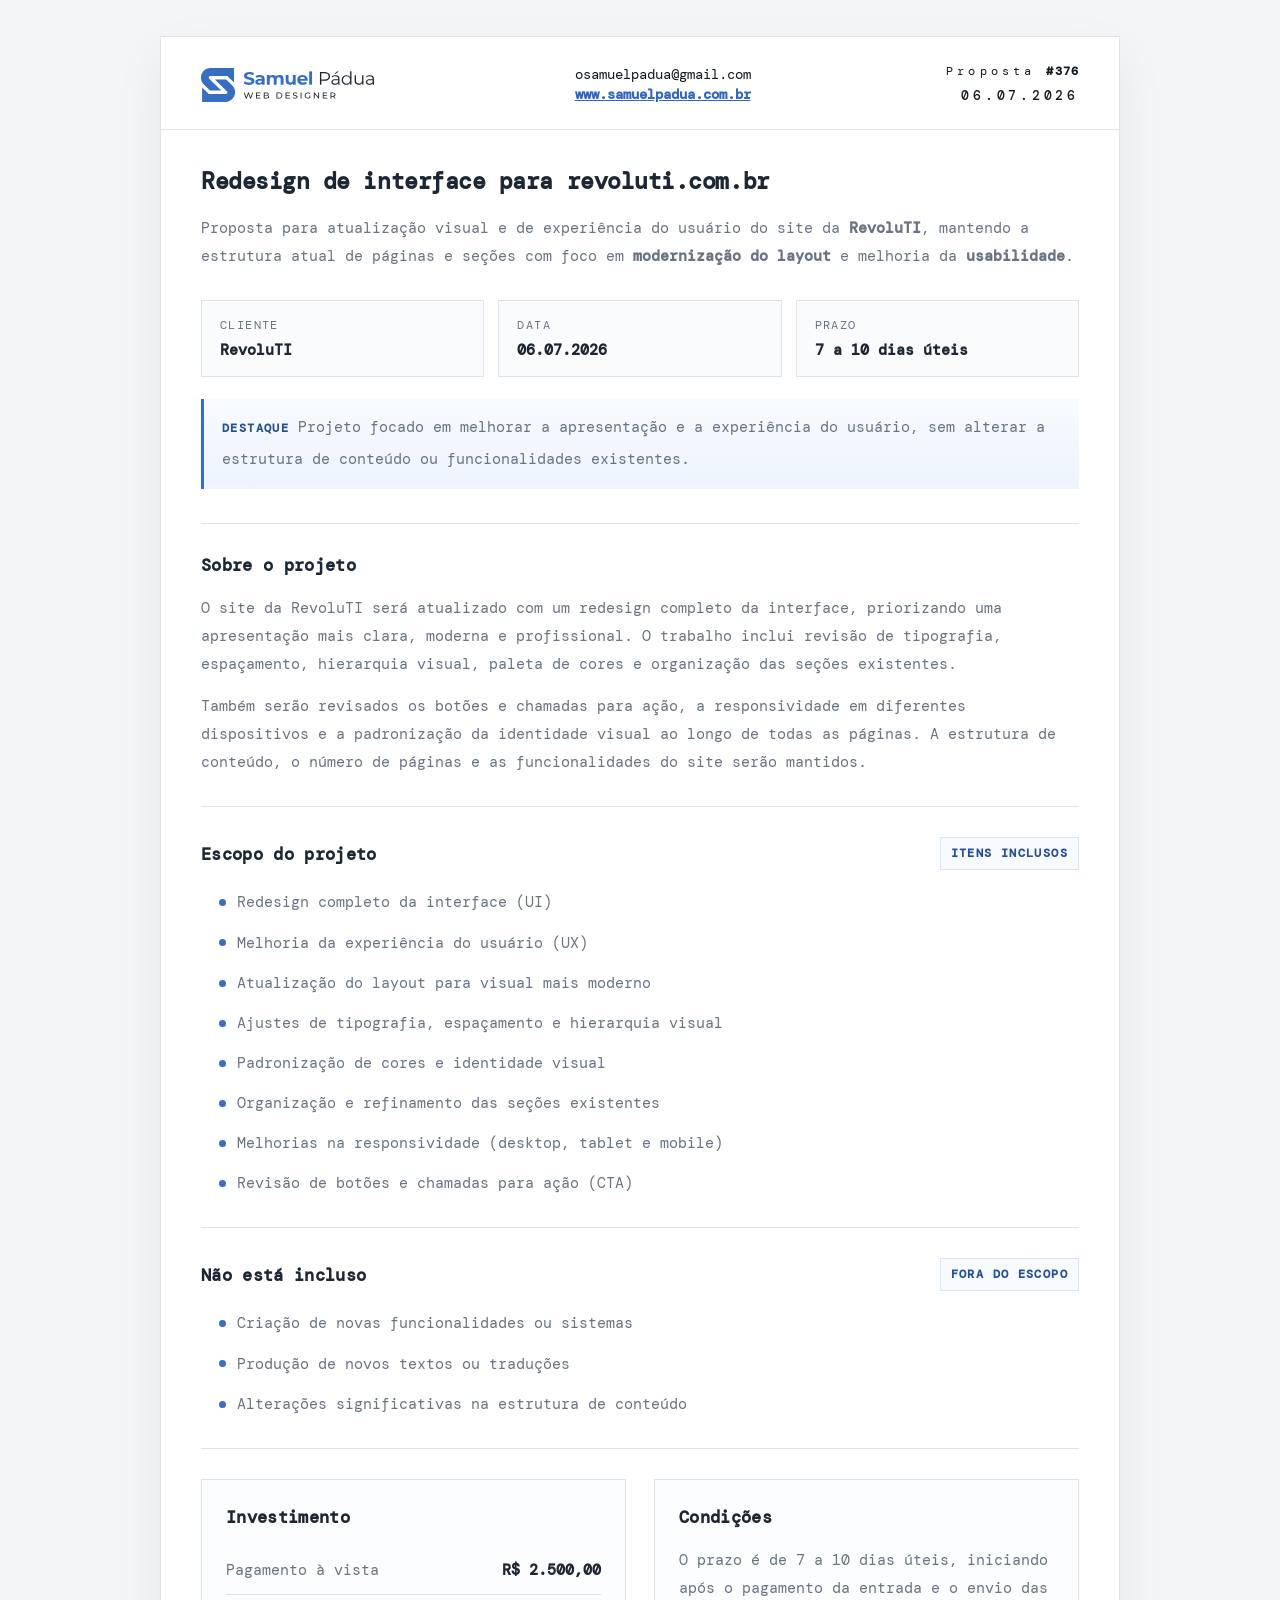
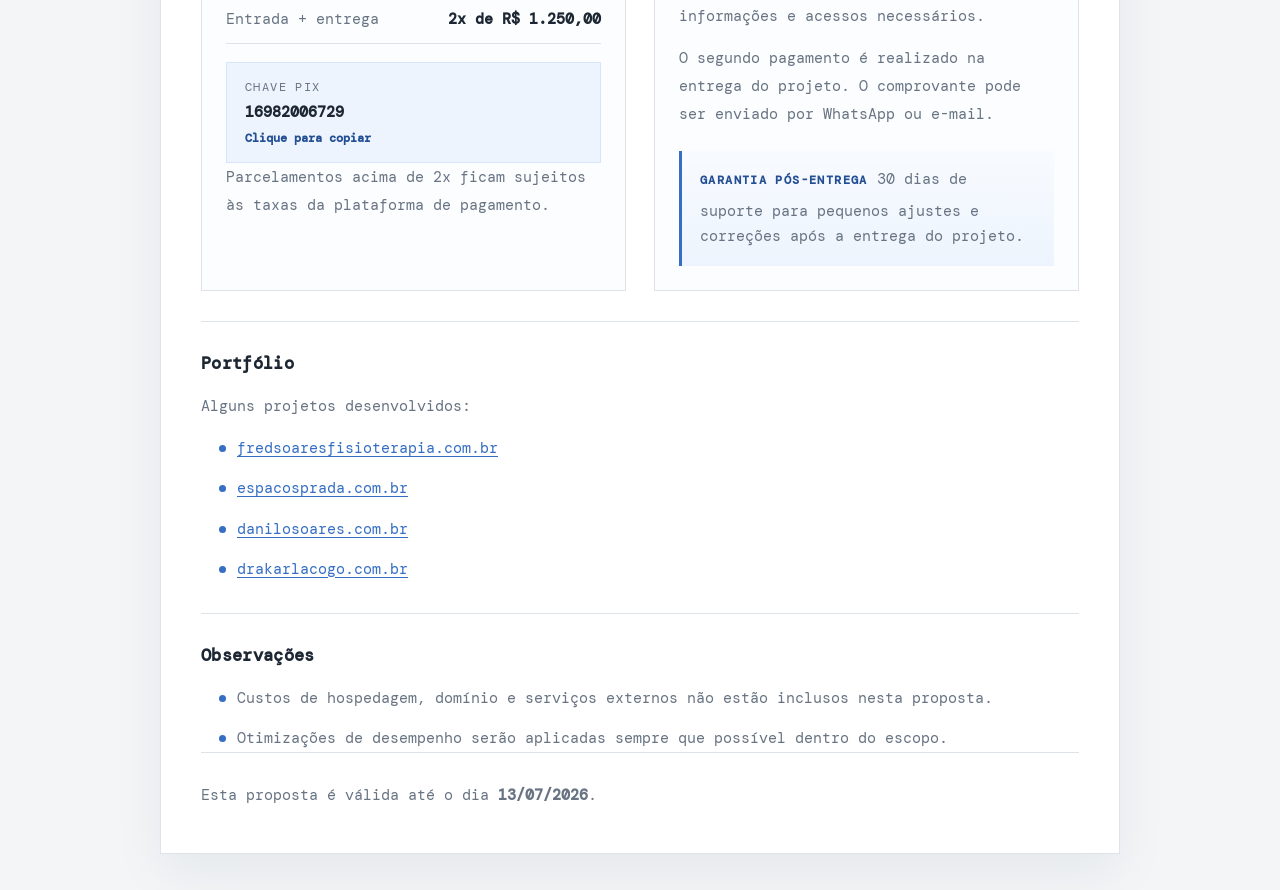
==== 376/index.html @ b564a5a6 "Reorganize proposals into subfolders and add 375/376 Co-Authored-By: Claude Sonnet 4.6 <noreply@anth" ====
<!DOCTYPE html>
<html lang="pt-BR">
<head>
  <meta charset="UTF-8">
  <meta name="viewport" content="width=device-width, initial-scale=1.0">
  <title>Proposta Comercial #376</title>
  <link rel="preconnect" href="https://fonts.googleapis.com">
  <link rel="preconnect" href="https://fonts.gstatic.com" crossorigin>
  <link href="https://fonts.googleapis.com/css2?family=DM+Mono:wght@300;400;500&display=swap" rel="stylesheet">
  <link rel="stylesheet" href="styles.css">
</head>
<body>
  <div class="page">
    <header class="topbar">
      <div class="topbar-brand">
        <img class="logo" src="logo.svg" alt="Logotipo Samuel Pádua">
      </div>
      <div class="topbar-contact">
        <a href="mailto:osamuelpadua@gmail.com">osamuelpadua@gmail.com</a>
        <a class="site-link" href="https://www.samuelpadua.com.br">www.samuelpadua.com.br</a>
      </div>
      <div class="topbar-proposal">
        <p class="proposal-code">Proposta <strong>#376</strong></p>
        <p class="proposal-date">06.07.2026</p>
      </div>
    </header>

    <main class="content">
      <section class="hero">
        <h1>Redesign de interface para <span class="term-emph">revoluti.com.br</span></h1>
        <p class="intro">
          Proposta para atualização visual e de experiência do usuário do site da <strong>RevoluTI</strong>,
          mantendo a estrutura atual de páginas e seções com foco em <strong>modernização do layout</strong> e melhoria da <strong>usabilidade</strong>.
        </p>

        <div class="meta">
          <div>
            <span>Cliente</span>
            <strong>RevoluTI</strong>
          </div>
          <div>
            <span>Data</span>
            <strong>06.07.2026</strong>
          </div>
          <div>
            <span>Prazo</span>
            <strong>7 a 10 dias úteis</strong>
          </div>
        </div>

        <div class="hero-note">
          <span>Destaque</span>
          Projeto focado em melhorar a apresentação e a experiência do usuário, sem alterar a estrutura de conteúdo ou funcionalidades existentes.
        </div>
      </section>

      <section class="block">
        <h2>Sobre o projeto</h2>
        <p>
          O site da RevoluTI será atualizado com um redesign completo da interface, priorizando uma apresentação mais clara, moderna e profissional.
          O trabalho inclui revisão de tipografia, espaçamento, hierarquia visual, paleta de cores e organização das seções existentes.
        </p>
        <p>
          Também serão revisados os botões e chamadas para ação, a responsividade em diferentes dispositivos e a padronização da identidade visual ao longo de todas as páginas.
          A estrutura de conteúdo, o número de páginas e as funcionalidades do site serão mantidos.
        </p>
      </section>

      <section class="block">
        <div class="section-head">
          <h2>Escopo do projeto</h2>
          <span class="section-tag">Itens inclusos</span>
        </div>
        <ul class="simple-list">
          <li>Redesign completo da interface (UI)</li>
          <li>Melhoria da experiência do usuário (UX)</li>
          <li>Atualização do layout para visual mais moderno</li>
          <li>Ajustes de tipografia, espaçamento e hierarquia visual</li>
          <li>Padronização de cores e identidade visual</li>
          <li>Organização e refinamento das seções existentes</li>
          <li>Melhorias na responsividade (desktop, tablet e mobile)</li>
          <li>Revisão de botões e chamadas para ação (CTA)</li>
        </ul>
      </section>

      <section class="block">
        <div class="section-head">
          <h2>Não está incluso</h2>
          <span class="section-tag">Fora do escopo</span>
        </div>
        <ul class="simple-list">
          <li>Criação de novas funcionalidades ou sistemas</li>
          <li>Produção de novos textos ou traduções</li>
          <li>Alterações significativas na estrutura de conteúdo</li>
        </ul>
      </section>

      <section class="grid-two">
        <article class="block">
          <h2>Investimento</h2>
          <div class="price-line">
            <span>Pagamento à vista</span>
            <strong>R$ 2.500,00</strong>
          </div>
          <div class="price-line">
            <span>Entrada + entrega</span>
            <strong>2x de R$ 1.250,00</strong>
          </div>
          <button class="note-box copy-box" type="button" data-copy="16982006729" aria-label="Copiar chave Pix 16982006729">
            <span>Chave Pix</span>
            <strong>16982006729</strong>
            <small class="copy-hint">Clique para copiar</small>
          </button>
          <p class="muted">
            Parcelamentos acima de 2x ficam sujeitos às taxas da plataforma de pagamento.
          </p>
        </article>

        <article class="block">
          <h2>Condições</h2>
          <p>
            O prazo é de 7 a 10 dias úteis, iniciando após o pagamento da entrada e o envio das informações e acessos necessários.
          </p>
          <p>
            O segundo pagamento é realizado na entrega do projeto. O comprovante pode ser enviado por WhatsApp ou e-mail.
          </p>
          <div class="info-callout">
            <span>Garantia pós-entrega</span>
            30 dias de suporte para pequenos ajustes e correções após a entrega do projeto.
          </div>
        </article>
      </section>

      <section class="block">
        <h2>Portfólio</h2>
        <p>Alguns projetos desenvolvidos:</p>
        <ul class="simple-list">
          <li><a href="https://fredsoaresfisioterapia.com.br">fredsoaresfisioterapia.com.br</a></li>
          <li><a href="https://espacosprada.com.br">espacosprada.com.br</a></li>
          <li><a href="https://danilosoares.com.br">danilosoares.com.br</a></li>
          <li><a href="https://drakarlacogo.com.br">drakarlacogo.com.br</a></li>
        </ul>
      </section>

      <section class="block">
        <h2>Observações</h2>
        <ul class="simple-list">
          <li>Custos de hospedagem, domínio e serviços externos não estão inclusos nesta proposta.</li>
          <li>Otimizações de desempenho serão aplicadas sempre que possível dentro do escopo.</li>
        </ul>
        <p class="proposal-validity">
          Esta proposta é válida até o dia <strong>13/07/2026</strong>.
        </p>
      </section>
    </main>
  </div>
  <script>
    (function () {
      const copyBox = document.querySelector("[data-copy]");
      if (!copyBox) return;

      const originalHint = copyBox.querySelector(".copy-hint").textContent;

      async function copyText(text) {
        if (navigator.clipboard && window.isSecureContext) {
          await navigator.clipboard.writeText(text);
          return;
        }

        const input = document.createElement("textarea");
        input.value = text;
        input.setAttribute("readonly", "");
        input.style.position = "absolute";
        input.style.left = "-9999px";
        document.body.appendChild(input);
        input.select();
        document.execCommand("copy");
        document.body.removeChild(input);
      }

      copyBox.addEventListener("click", async function () {
        const text = copyBox.getAttribute("data-copy");
        const hint = copyBox.querySelector(".copy-hint");

        try {
          await copyText(text);
          hint.textContent = "Copiado";
          copyBox.classList.add("is-copied");

          window.setTimeout(function () {
            hint.textContent = originalHint;
            copyBox.classList.remove("is-copied");
          }, 2200);
        } catch (error) {
          hint.textContent = "Não foi possível copiar";

          window.setTimeout(function () {
            hint.textContent = originalHint;
          }, 2200);
        }
      });
    })();
  </script>
</body>
</html>
---- 376/styles.css ----
:root {
  --bg: #f3f5f7;
  --paper: #ffffff;
  --text: #1d2733;
  --muted: #687483;
  --line: #dde3e8;
  --brand: #356ec3;
  --brand-deep: #244f94;
  --brand-soft: #edf4fd;
  --shadow: 0 20px 50px rgba(19, 31, 45, 0.06);
}

* {
  box-sizing: border-box;
}

html {
  -webkit-font-smoothing: antialiased;
  -moz-osx-font-smoothing: grayscale;
}

body {
  margin: 0;
  background: var(--bg);
  color: var(--text);
  font-family: "DM Mono", "Courier New", Courier, monospace;
}

img {
  display: block;
  max-width: 100%;
}

a {
  color: inherit;
  text-decoration: none;
}

.page {
  width: min(960px, calc(100% - 40px));
  margin: 36px auto;
  background: var(--paper);
  border: 1px solid var(--line);
  box-shadow: var(--shadow);
}

.topbar {
  display: grid;
  grid-template-columns: auto 1fr auto;
  align-items: center;
  gap: 34px;
  padding: 28px 40px 24px;
  border-bottom: 1px solid var(--line);
}

.logo {
  width: 178px;
}

.topbar-contact {
  display: grid;
  justify-items: center;
  gap: 1px;
  font-size: 0.9rem;
  line-height: 1.35;
  text-align: center;
}

.topbar-contact a {
  color: #111921;
}

.topbar-contact .site-link {
  color: #3168bd;
  font-weight: 700;
  text-decoration: underline;
}

.topbar-proposal {
  text-align: right;
}

.proposal-code,
.proposal-date {
  margin: 0;
  color: #111921;
  font-size: 0.72rem;
  line-height: 1.25;
  letter-spacing: 0.36em;
  text-transform: none;
}

.proposal-code strong {
  letter-spacing: 0.1em;
  font-weight: 700;
}

.proposal-date {
  margin-top: 8px;
  font-size: 0.84rem;
  font-weight: 500;
  letter-spacing: 0.28em;
}

.content {
  padding: 38px 40px 44px;
}

.hero {
  padding-bottom: 34px;
  border-bottom: 1px solid var(--line);
}

.small-label {
  margin: 0 0 14px;
  color: var(--brand);
  font-size: 0.72rem;
  font-weight: 700;
  text-transform: uppercase;
  letter-spacing: 0.16em;
}

.hero h1 {
  margin: 0 0 18px;
  max-width: none;
  font-size: clamp(1.05rem, 1.8vw, 24px);
  font-weight: 700;
  line-height: 1.2;
  letter-spacing: -0.02em;
  white-space: nowrap;
}

.intro,
.block p,
.simple-list,
.muted {
  color: var(--muted);
  font-size: 0.95rem;
  line-height: 1.85;
}

.intro {
  max-width: none;
  width: 100%;
  margin: 0;
}

.intro strong,
.block p strong,
.simple-list strong {
  color: inherit;
  font-weight: 700;
}

.term-emph {
  color: inherit;
  font-weight: 800;
}

.meta {
  display: grid;
  grid-template-columns: repeat(3, 1fr);
  gap: 14px;
  margin-top: 30px;
}

.meta div {
  padding: 16px 18px;
  border: 1px solid var(--line);
  background: #fafbfd;
}

.meta span,
.note-box span {
  display: block;
  margin-bottom: 6px;
  color: var(--muted);
  font-size: 0.73rem;
  text-transform: uppercase;
  letter-spacing: 0.12em;
}

.meta strong,
.price-line strong,
.note-box strong {
  color: var(--text);
  font-size: 0.96rem;
}

.hero-note,
.info-callout {
  margin-top: 22px;
  padding: 16px 18px;
  border-left: 3px solid var(--brand);
  background: linear-gradient(180deg, #f8fbff 0%, var(--brand-soft) 100%);
  color: var(--muted);
  font-size: 0.92rem;
  line-height: 1.75;
}

.hero-note span,
.info-callout span,
.section-tag {
  display: inline-block;
  margin-bottom: 8px;
  color: var(--brand-deep);
  font-size: 0.72rem;
  font-weight: 700;
  text-transform: uppercase;
  letter-spacing: 0.12em;
}

.block {
  padding: 30px 0;
  border-bottom: 1px solid var(--line);
}

.block:last-child {
  border-bottom: 0;
  padding-bottom: 0;
}

.block h2 {
  margin: 0 0 18px;
  font-size: 1.05rem;
  font-weight: 700;
  letter-spacing: 0.02em;
}

.section-head {
  display: flex;
  align-items: center;
  justify-content: space-between;
  gap: 16px;
  margin-bottom: 18px;
}

.section-head h2 {
  margin-bottom: 0;
}

.section-tag {
  margin-bottom: 0;
  padding: 8px 10px;
  border: 1px solid #d8e5f8;
  background: #f7faff;
}

.block p {
  margin: 0 0 14px;
}

.block p:last-child {
  margin-bottom: 0;
}

.simple-list {
  margin: 0;
  padding-left: 18px;
  list-style: none;
}

.simple-list li {
  position: relative;
  padding-left: 18px;
}

.simple-list li::before {
  content: "";
  position: absolute;
  top: 0.72em;
  left: 0;
  width: 7px;
  height: 7px;
  border-radius: 50%;
  background: var(--brand);
}

.simple-list li + li {
  margin-top: 12px;
}

.grid-two {
  display: grid;
  grid-template-columns: repeat(2, minmax(0, 1fr));
  gap: 28px;
  padding: 30px 0;
  border-bottom: 1px solid var(--line);
}

.grid-two .block {
  margin: 0;
  padding: 26px 24px 24px;
  border: 1px solid var(--line);
  background: #fcfdfe;
}

.price-line {
  display: flex;
  justify-content: space-between;
  gap: 20px;
  padding: 14px 0;
  border-bottom: 1px solid var(--line);
  color: var(--muted);
  font-size: 0.92rem;
}

.note-box {
  margin-top: 18px;
  padding: 16px 18px;
  border: 1px solid #d6e5fb;
  background: var(--brand-soft);
  text-align: left;
}

.copy-box {
  display: block;
  width: 100%;
  cursor: pointer;
  transition: border-color 0.2s ease, background-color 0.2s ease, box-shadow 0.2s ease;
  font: inherit;
}

.copy-box:hover {
  border-color: #bfd5f6;
  background: #e8f1fd;
}

.copy-box:focus-visible {
  outline: none;
  border-color: var(--brand);
  box-shadow: 0 0 0 3px rgba(53, 110, 195, 0.16);
}

.copy-box.is-copied {
  border-color: var(--brand);
  background: #e4effe;
}

.copy-hint {
  display: block;
  margin-top: 8px;
  color: var(--brand-deep);
  font-size: 0.75rem;
  font-weight: 600;
}

.muted {
  margin: 18px 0 0;
}

.proposal-validity {
  margin: 48px 0 0;
  padding-top: 28px;
  border-top: 1px solid var(--line);
}

.proposal-validity strong {
  color: var(--brand-deep);
}

@media (max-width: 760px) {
  .page {
    width: min(100% - 16px, 960px);
    margin: 8px auto;
  }

  .topbar {
    grid-template-columns: 1fr;
    gap: 16px;
    padding: 24px;
  }

  .logo {
    width: 148px;
  }

  .topbar-contact {
    font-size: 0.84rem;
    justify-items: center;
    text-align: center;
  }

  .topbar-proposal {
    text-align: left;
  }

  .content {
    padding: 24px;
  }

  .hero h1 {
    white-space: normal;
  }

  .meta,
  .grid-two {
    grid-template-columns: 1fr;
  }

  .section-head {
    flex-direction: column;
    align-items: flex-start;
  }

  .price-line {
    flex-direction: column;
    gap: 6px;
  }
}

.simple-list a {
  color: var(--brand);
  text-decoration: underline;
  text-underline-offset: 3px;
}

.simple-list a:hover {
  color: var(--brand-deep);
}

@media print {
  @page {
    margin: 12mm;
  }

  body {
    background: #ffffff;
  }

  .page {
    width: 100%;
    margin: 0;
    border: 0;
    box-shadow: none;
  }
}
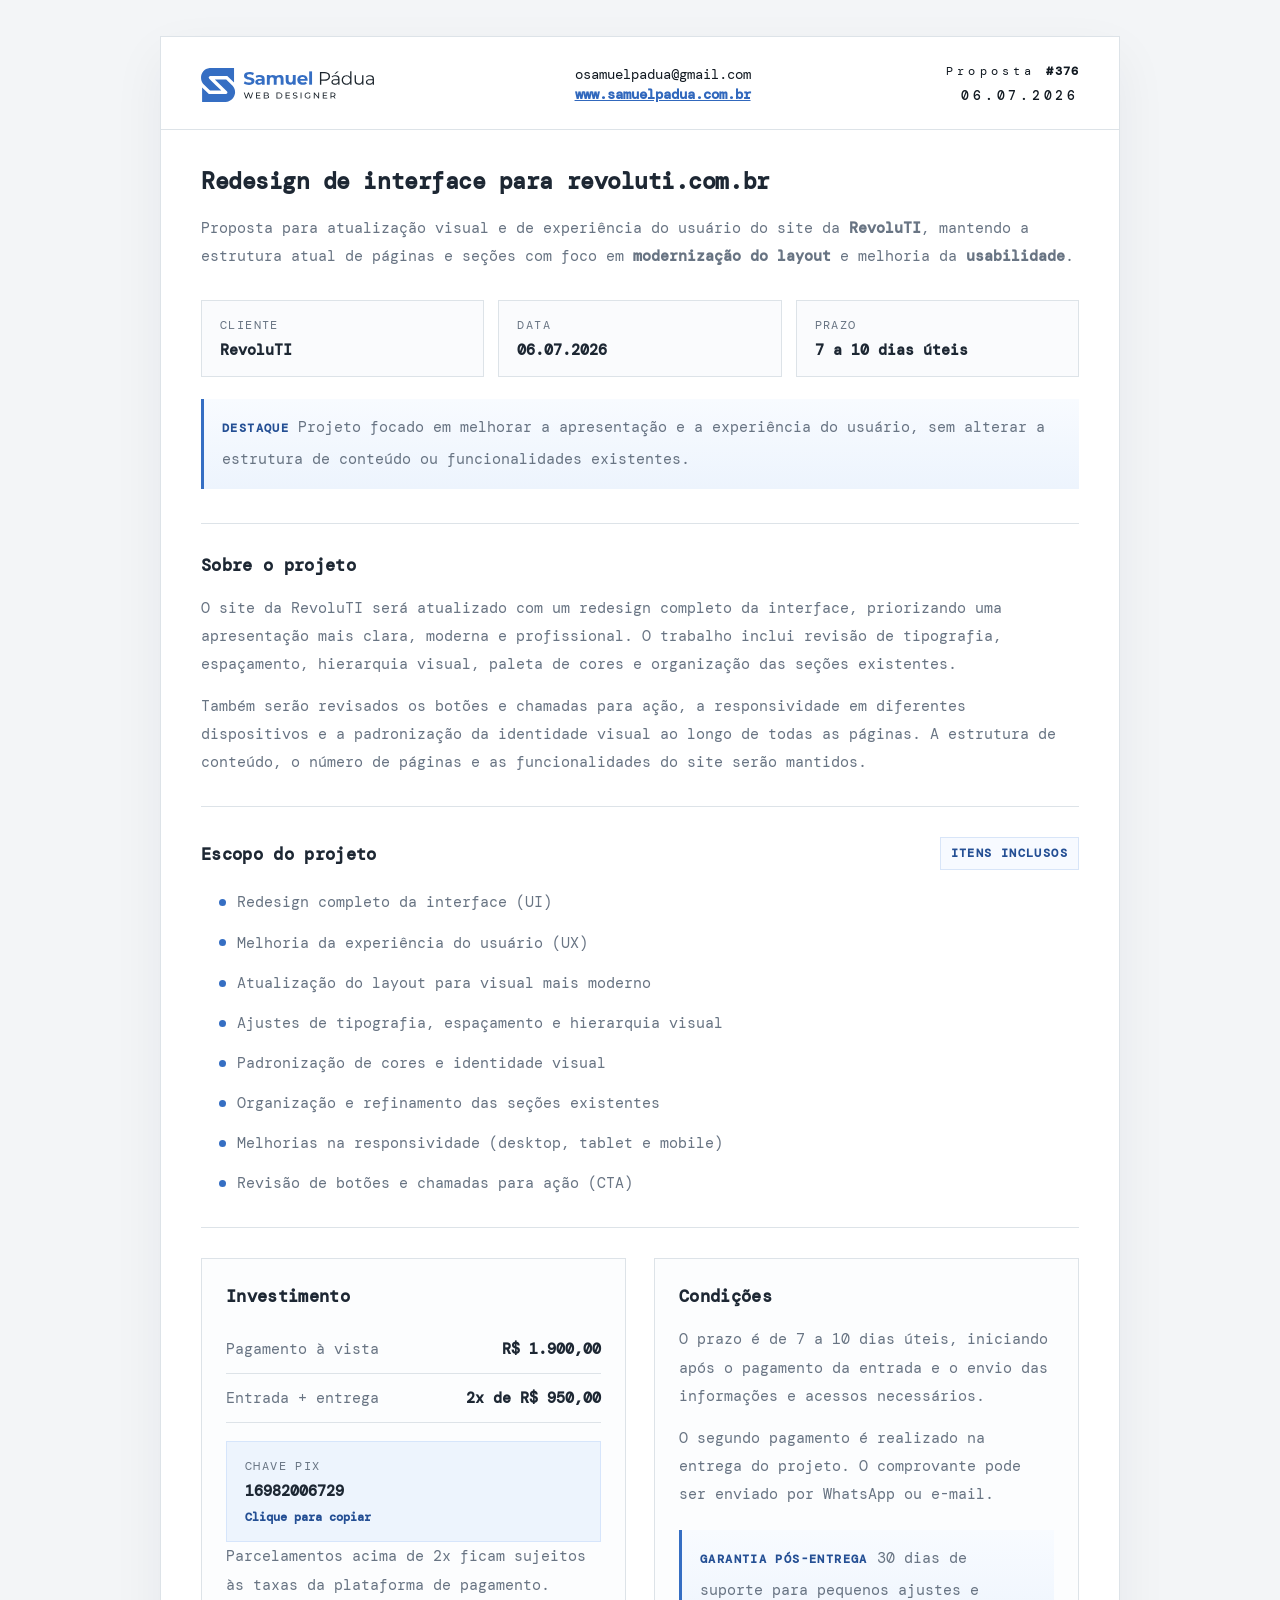
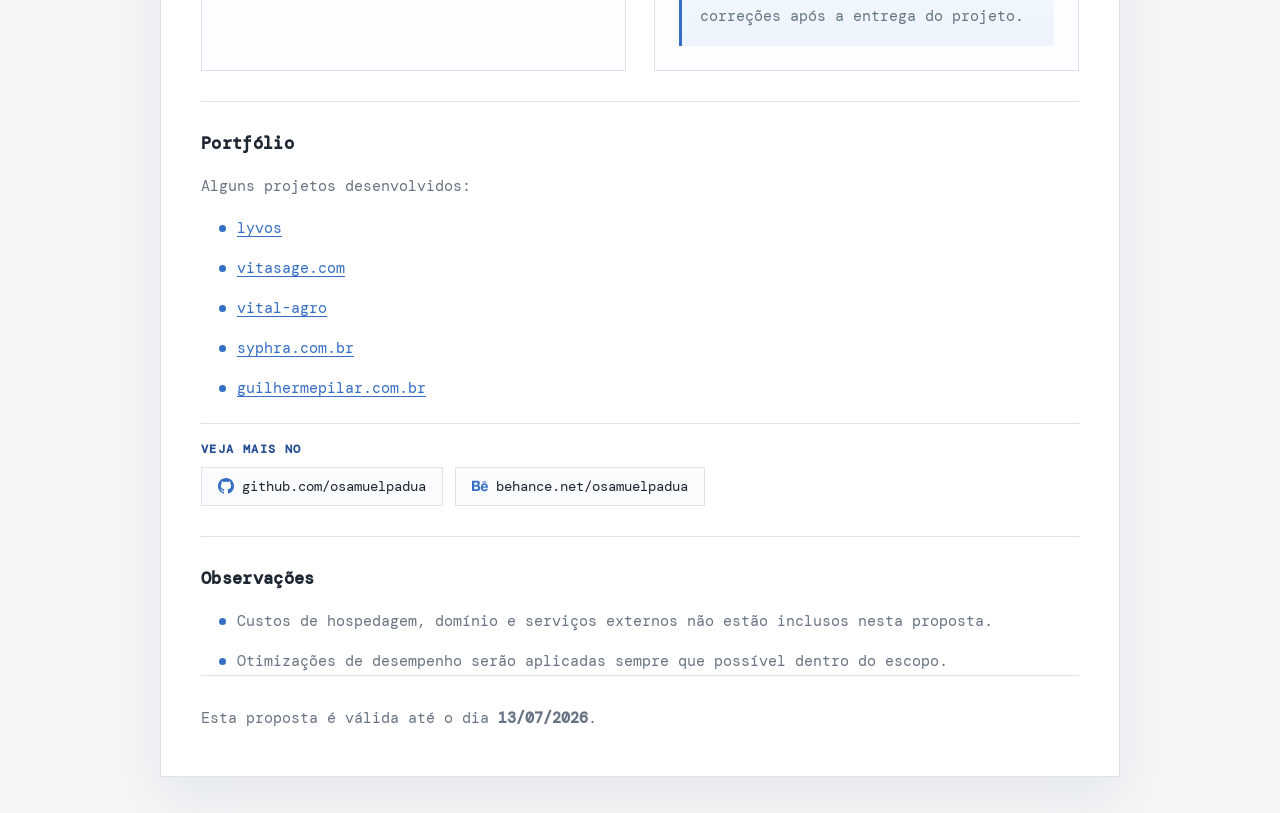
==== commit 5ce12cba: "Add proposal 376 with portfolio, social links and adjusted value Co-Authored-By: Claude Sonnet 4.6 <" ====
--- a/376/index.html
+++ b/376/index.html
@@ -83,28 +83,16 @@
         </ul>
       </section>
 
-      <section class="block">
-        <div class="section-head">
-          <h2>Não está incluso</h2>
-          <span class="section-tag">Fora do escopo</span>
-        </div>
-        <ul class="simple-list">
-          <li>Criação de novas funcionalidades ou sistemas</li>
-          <li>Produção de novos textos ou traduções</li>
-          <li>Alterações significativas na estrutura de conteúdo</li>
-        </ul>
-      </section>
-
       <section class="grid-two">
         <article class="block">
           <h2>Investimento</h2>
           <div class="price-line">
             <span>Pagamento à vista</span>
-            <strong>R$ 2.500,00</strong>
+            <strong>R$ 1.900,00</strong>
           </div>
           <div class="price-line">
             <span>Entrada + entrega</span>
-            <strong>2x de R$ 1.250,00</strong>
+            <strong>2x de R$ 950,00</strong>
           </div>
           <button class="note-box copy-box" type="button" data-copy="16982006729" aria-label="Copiar chave Pix 16982006729">
             <span>Chave Pix</span>
@@ -135,11 +123,23 @@
         <h2>Portfólio</h2>
         <p>Alguns projetos desenvolvidos:</p>
         <ul class="simple-list">
-          <li><a href="https://fredsoaresfisioterapia.com.br">fredsoaresfisioterapia.com.br</a></li>
-          <li><a href="https://espacosprada.com.br">espacosprada.com.br</a></li>
-          <li><a href="https://danilosoares.com.br">danilosoares.com.br</a></li>
-          <li><a href="https://drakarlacogo.com.br">drakarlacogo.com.br</a></li>
+          <li><a href="https://osamuelpadua.github.io/lyvos/">lyvos</a></li>
+          <li><a href="https://vitasage.com/">vitasage.com</a></li>
+          <li><a href="https://osamuelpadua.github.io/vital-agro/">vital-agro</a></li>
+          <li><a href="https://www.syphra.com.br/">syphra.com.br</a></li>
+          <li><a href="https://www.guilhermepilar.com.br/">guilhermepilar.com.br</a></li>
         </ul>
+        <span class="portfolio-links-label">Veja mais no</span>
+        <div class="portfolio-links">
+          <a href="https://github.com/osamuelpadua" target="_blank">
+            <svg xmlns="http://www.w3.org/2000/svg" viewBox="0 0 24 24" fill="currentColor" aria-hidden="true"><path d="M12 0C5.37 0 0 5.37 0 12c0 5.3 3.438 9.8 8.205 11.385.6.113.82-.258.82-.577 0-.285-.01-1.04-.015-2.04-3.338.724-4.042-1.61-4.042-1.61-.546-1.385-1.335-1.755-1.335-1.755-1.087-.744.084-.729.084-.729 1.205.084 1.838 1.236 1.838 1.236 1.07 1.835 2.809 1.305 3.495.998.108-.776.417-1.305.76-1.605-2.665-.3-5.466-1.332-5.466-5.93 0-1.31.465-2.38 1.235-3.22-.135-.303-.54-1.523.105-3.176 0 0 1.005-.322 3.3 1.23.96-.267 1.98-.399 3-.405 1.02.006 2.04.138 3 .405 2.28-1.552 3.285-1.23 3.285-1.23.645 1.653.24 2.873.12 3.176.765.84 1.23 1.91 1.23 3.22 0 4.61-2.805 5.625-5.475 5.92.42.36.81 1.096.81 2.22 0 1.606-.015 2.896-.015 3.286 0 .315.21.69.825.57C20.565 21.795 24 17.295 24 12c0-6.63-5.37-12-12-12z"/></svg>
+            github.com/osamuelpadua
+          </a>
+          <a href="https://www.behance.net/osamuelpadua" target="_blank">
+            <svg xmlns="http://www.w3.org/2000/svg" viewBox="0 0 24 24" fill="currentColor" aria-hidden="true"><path d="M16.969 16.927a2.561 2.561 0 0 0 1.901.677 2.501 2.501 0 0 0 1.531-.475c.362-.235.636-.584.779-.99h2.585a5.091 5.091 0 0 1-1.9 2.896 5.292 5.292 0 0 1-3.091.88 5.839 5.839 0 0 1-2.284-.433 4.871 4.871 0 0 1-1.723-1.211 5.657 5.657 0 0 1-1.08-1.874 7.057 7.057 0 0 1-.383-2.393c-.005-.8.129-1.595.396-2.349a5.313 5.313 0 0 1 5.088-3.604 4.87 4.87 0 0 1 2.376.563c.661.362 1.231.87 1.668 1.485a6.2 6.2 0 0 1 .943 2.133c.194.821.263 1.666.205 2.508h-7.699c-.063.79.184 1.574.688 2.187ZM6.947 4.084a8.065 8.065 0 0 1 1.928.198 4.29 4.29 0 0 1 1.49.638c.418.303.748.711.958 1.182.241.579.357 1.203.341 1.83a3.506 3.506 0 0 1-.506 1.961 3.726 3.726 0 0 1-1.503 1.287 3.588 3.588 0 0 1 2.027 1.437c.464.747.697 1.615.67 2.494a4.593 4.593 0 0 1-.423 2.032 3.945 3.945 0 0 1-1.163 1.413 5.114 5.114 0 0 1-1.683.807 7.135 7.135 0 0 1-1.928.259H0V4.084h6.947Zm-.235 12.9c.308.004.616-.029.916-.099a2.18 2.18 0 0 0 .766-.332c.228-.158.411-.371.534-.619.142-.317.208-.663.191-1.009a2.08 2.08 0 0 0-.642-1.715 2.618 2.618 0 0 0-1.696-.505h-3.54v4.279h3.471Zm13.635-5.967a2.13 2.13 0 0 0-1.654-.619 2.336 2.336 0 0 0-1.163.259 2.474 2.474 0 0 0-.738.62 2.359 2.359 0 0 0-.396.792c-.074.239-.12.485-.137.734h4.769a3.239 3.239 0 0 0-.679-1.785l-.002-.001Zm-13.813-.648a2.254 2.254 0 0 0 1.423-.433c.399-.355.607-.88.56-1.413a1.916 1.916 0 0 0-.178-.891 1.298 1.298 0 0 0-.495-.533 1.851 1.851 0 0 0-.711-.274 3.966 3.966 0 0 0-.835-.073H3.241v3.631h3.293v-.014ZM21.62 5.122h-5.976v1.527h5.976V5.122Z"/></svg>
+            behance.net/osamuelpadua
+          </a>
+        </div>
       </section>
 
       <section class="block">
--- a/376/styles.css
+++ b/376/styles.css
@@ -419,6 +419,54 @@
   color: var(--brand-deep);
 }
 
+.portfolio-links-label {
+  display: block;
+  margin: 20px 0 10px;
+  padding-top: 18px;
+  border-top: 1px solid var(--line);
+  color: var(--brand-deep);
+  font-size: 0.72rem;
+  font-weight: 700;
+  text-transform: uppercase;
+  letter-spacing: 0.12em;
+}
+
+.portfolio-links {
+  display: flex;
+  gap: 12px;
+}
+
+.portfolio-links a {
+  display: inline-flex;
+  align-items: center;
+  gap: 8px;
+  padding: 10px 16px;
+  border: 1px solid var(--line);
+  background: #fafbfd;
+  color: var(--text);
+  font-size: 0.85rem;
+  text-decoration: none;
+  transition: border-color 0.2s, background 0.2s, color 0.2s;
+}
+
+.portfolio-links a svg {
+  width: 16px;
+  height: 16px;
+  flex-shrink: 0;
+  color: var(--brand);
+  transition: color 0.2s;
+}
+
+.portfolio-links a:hover {
+  border-color: #bfd5f6;
+  background: var(--brand-soft);
+  color: var(--brand-deep);
+}
+
+.portfolio-links a:hover svg {
+  color: var(--brand-deep);
+}
+
 @media print {
   @page {
     margin: 12mm;
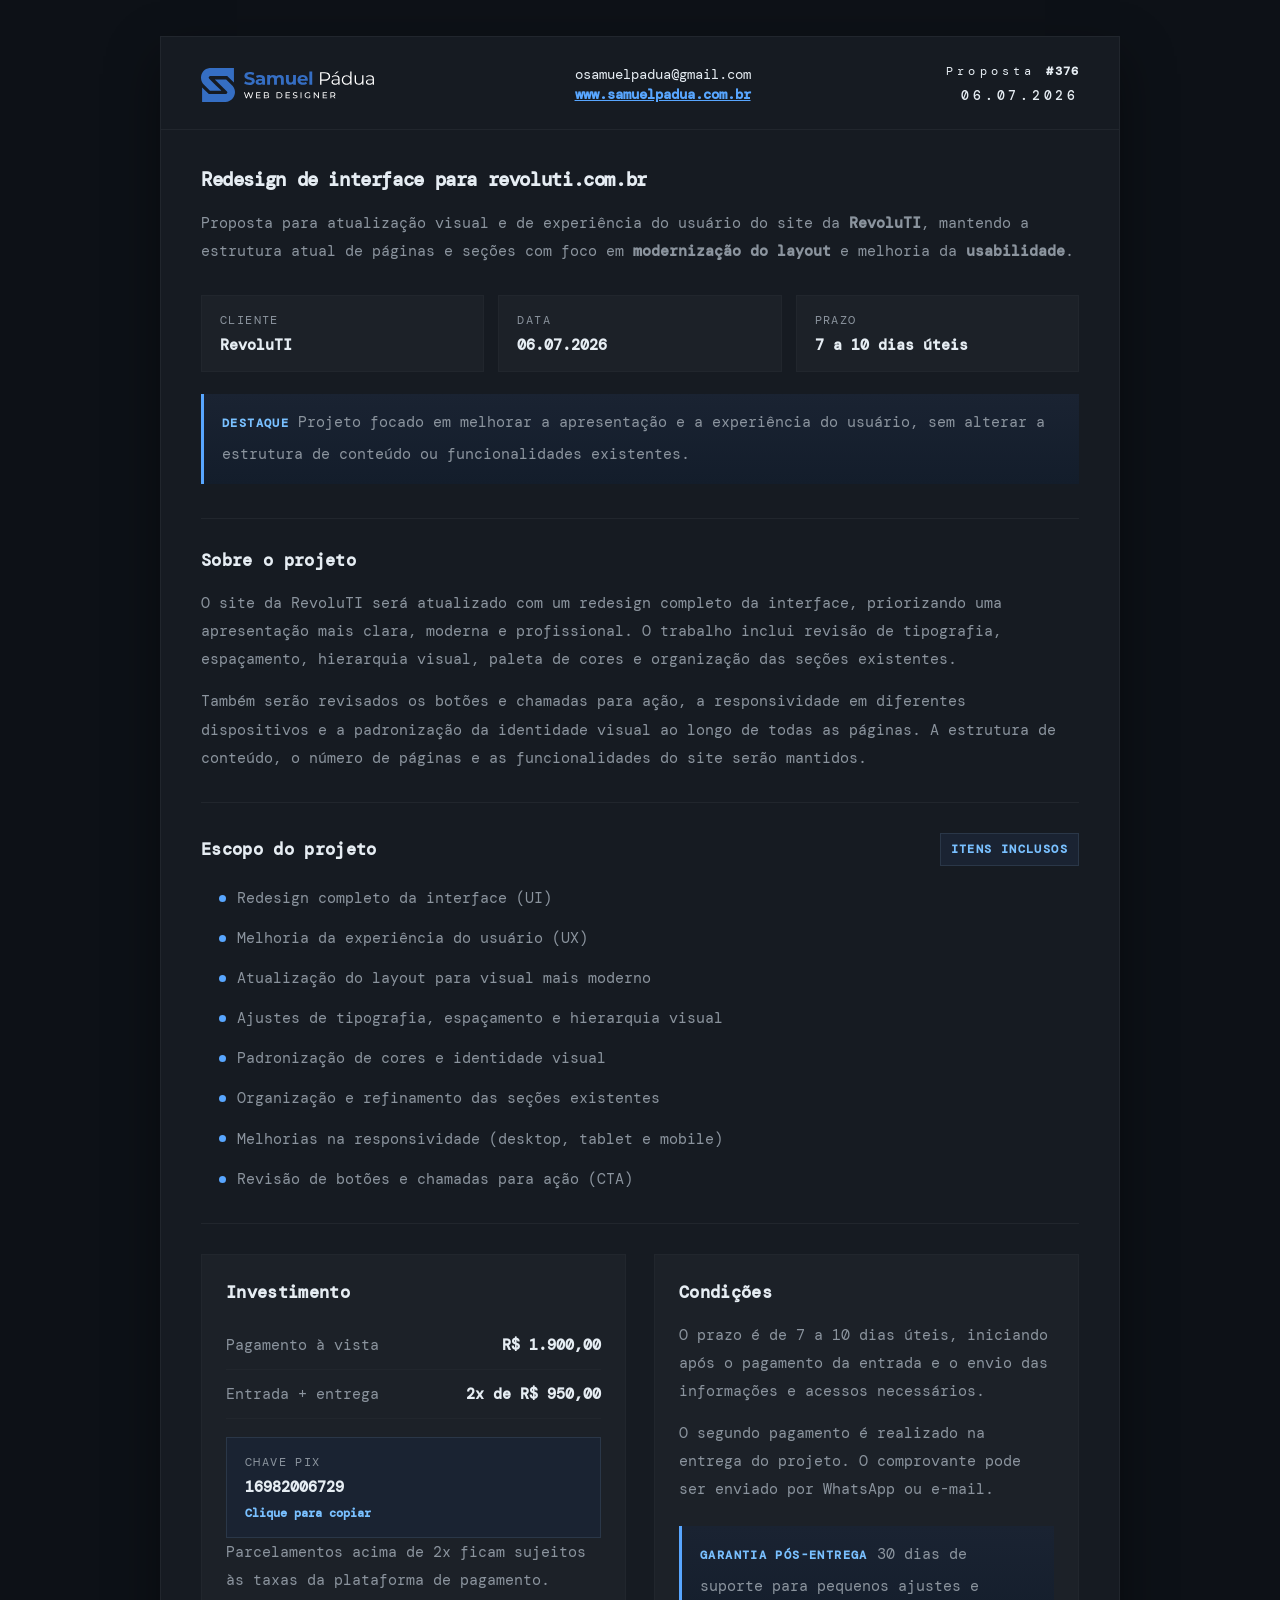
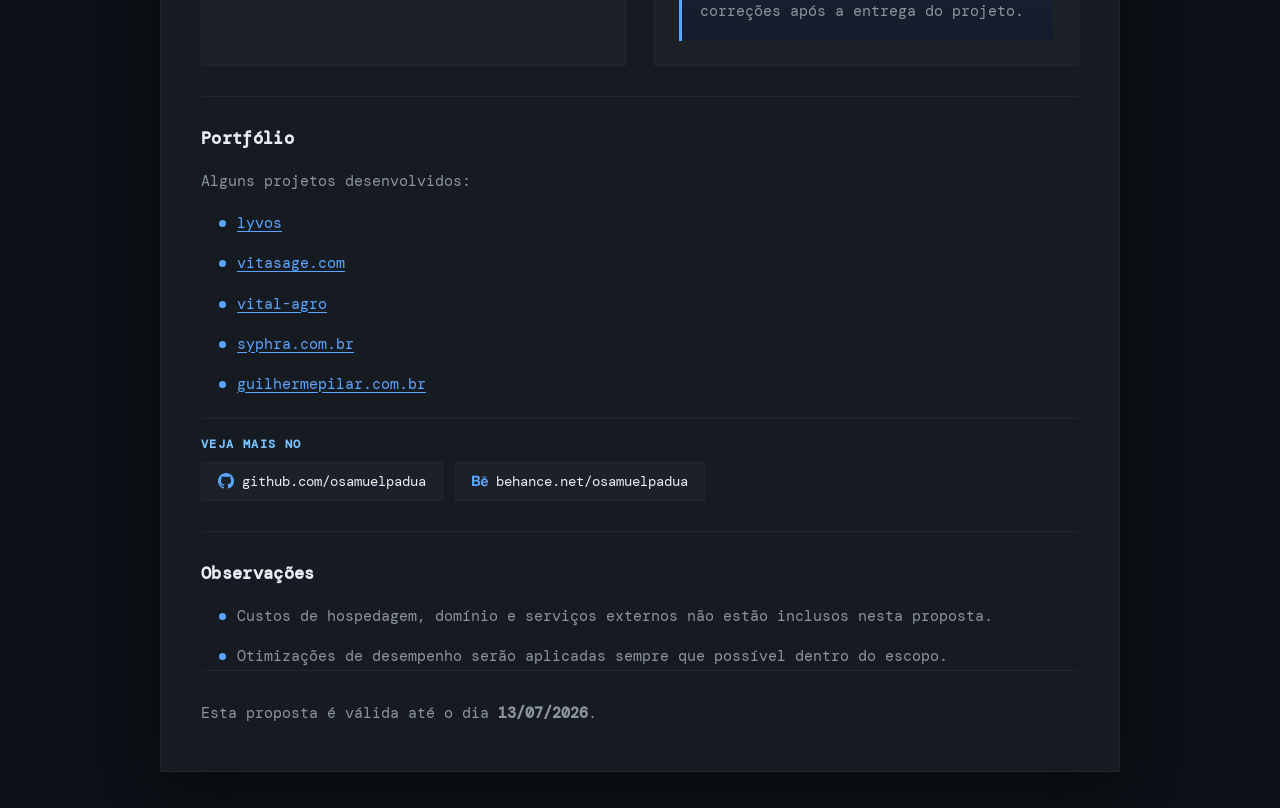
==== commit b42eab51: "Replace logo with logo2 in proposal 376 Co-Authored-By: Claude Sonnet 4.6 <noreply@anthropic.com>" ====
--- a/376/index.html
+++ b/376/index.html
@@ -13,7 +13,7 @@
   <div class="page">
     <header class="topbar">
       <div class="topbar-brand">
-        <img class="logo" src="logo.svg" alt="Logotipo Samuel Pádua">
+        <img class="logo" src="logo2.svg" alt="Logotipo Samuel Pádua">
       </div>
       <div class="topbar-contact">
         <a href="mailto:osamuelpadua@gmail.com">osamuelpadua@gmail.com</a>
@@ -27,7 +27,7 @@
 
     <main class="content">
       <section class="hero">
-        <h1>Redesign de interface para <span class="term-emph">revoluti.com.br</span></h1>
+        <h1 style="font-size: clamp(0.95rem, 1.5vw, 20px);">Redesign de interface para <span class="term-emph">revoluti.com.br</span></h1>
         <p class="intro">
           Proposta para atualização visual e de experiência do usuário do site da <strong>RevoluTI</strong>,
           mantendo a estrutura atual de páginas e seções com foco em <strong>modernização do layout</strong> e melhoria da <strong>usabilidade</strong>.
--- a/376/styles.css
+++ b/376/styles.css
@@ -1,13 +1,13 @@
 :root {
-  --bg: #f3f5f7;
-  --paper: #ffffff;
-  --text: #1d2733;
-  --muted: #687483;
-  --line: #dde3e8;
-  --brand: #356ec3;
-  --brand-deep: #244f94;
-  --brand-soft: #edf4fd;
-  --shadow: 0 20px 50px rgba(19, 31, 45, 0.06);
+  --bg: #0d1117;
+  --paper: #161b22;
+  --text: #e6edf3;
+  --muted: #8b949e;
+  --line: #21262d;
+  --brand: #58a6ff;
+  --brand-deep: #79c0ff;
+  --brand-soft: #1a2332;
+  --shadow: 0 20px 50px rgba(0, 0, 0, 0.4);
 }
 
 * {
@@ -67,11 +67,11 @@
 }
 
 .topbar-contact a {
-  color: #111921;
+  color: var(--text);
 }
 
 .topbar-contact .site-link {
-  color: #3168bd;
+  color: var(--brand);
   font-weight: 700;
   text-decoration: underline;
 }
@@ -83,7 +83,7 @@
 .proposal-code,
 .proposal-date {
   margin: 0;
-  color: #111921;
+  color: var(--text);
   font-size: 0.72rem;
   line-height: 1.25;
   letter-spacing: 0.36em;
@@ -167,7 +167,7 @@
 .meta div {
   padding: 16px 18px;
   border: 1px solid var(--line);
-  background: #fafbfd;
+  background: #1c2128;
 }
 
 .meta span,
@@ -192,7 +192,7 @@
   margin-top: 22px;
   padding: 16px 18px;
   border-left: 3px solid var(--brand);
-  background: linear-gradient(180deg, #f8fbff 0%, var(--brand-soft) 100%);
+  background: linear-gradient(180deg, #1a2332 0%, #131d2b 100%);
   color: var(--muted);
   font-size: 0.92rem;
   line-height: 1.75;
@@ -242,8 +242,8 @@
 .section-tag {
   margin-bottom: 0;
   padding: 8px 10px;
-  border: 1px solid #d8e5f8;
-  background: #f7faff;
+  border: 1px solid #2a3748;
+  background: #1a2332;
 }
 
 .block p {
@@ -292,7 +292,7 @@
   margin: 0;
   padding: 26px 24px 24px;
   border: 1px solid var(--line);
-  background: #fcfdfe;
+  background: #1c2128;
 }
 
 .price-line {
@@ -308,7 +308,7 @@
 .note-box {
   margin-top: 18px;
   padding: 16px 18px;
-  border: 1px solid #d6e5fb;
+  border: 1px solid #2a3748;
   background: var(--brand-soft);
   text-align: left;
 }
@@ -322,8 +322,8 @@
 }
 
 .copy-box:hover {
-  border-color: #bfd5f6;
-  background: #e8f1fd;
+  border-color: #3a5070;
+  background: #1f2d3d;
 }
 
 .copy-box:focus-visible {
@@ -334,7 +334,7 @@
 
 .copy-box.is-copied {
   border-color: var(--brand);
-  background: #e4effe;
+  background: #1a2d45;
 }
 
 .copy-hint {
@@ -442,7 +442,7 @@
   gap: 8px;
   padding: 10px 16px;
   border: 1px solid var(--line);
-  background: #fafbfd;
+  background: #1c2128;
   color: var(--text);
   font-size: 0.85rem;
   text-decoration: none;
@@ -458,8 +458,8 @@
 }
 
 .portfolio-links a:hover {
-  border-color: #bfd5f6;
-  background: var(--brand-soft);
+  border-color: #3a5070;
+  background: #1f2d3d;
   color: var(--brand-deep);
 }
 
@@ -473,7 +473,7 @@
   }
 
   body {
-    background: #ffffff;
+    background: var(--bg);
   }
 
   .page {
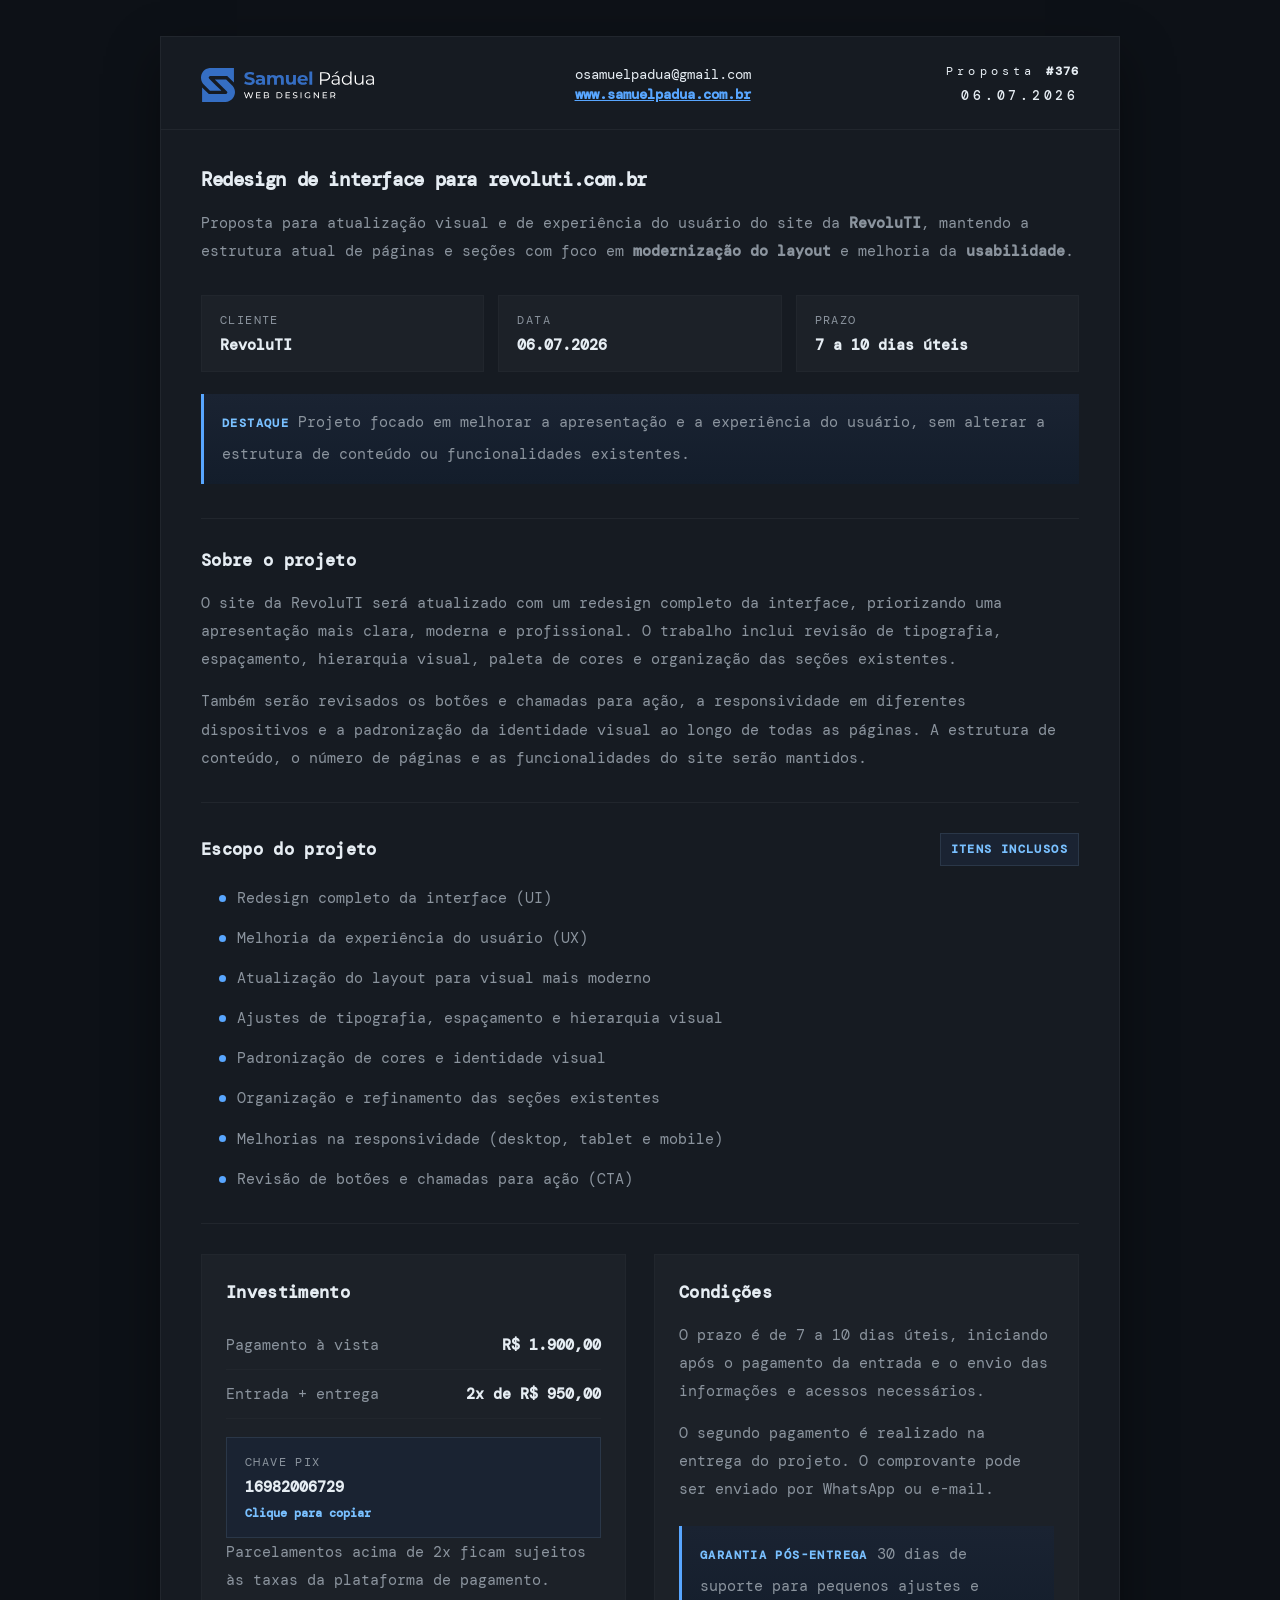
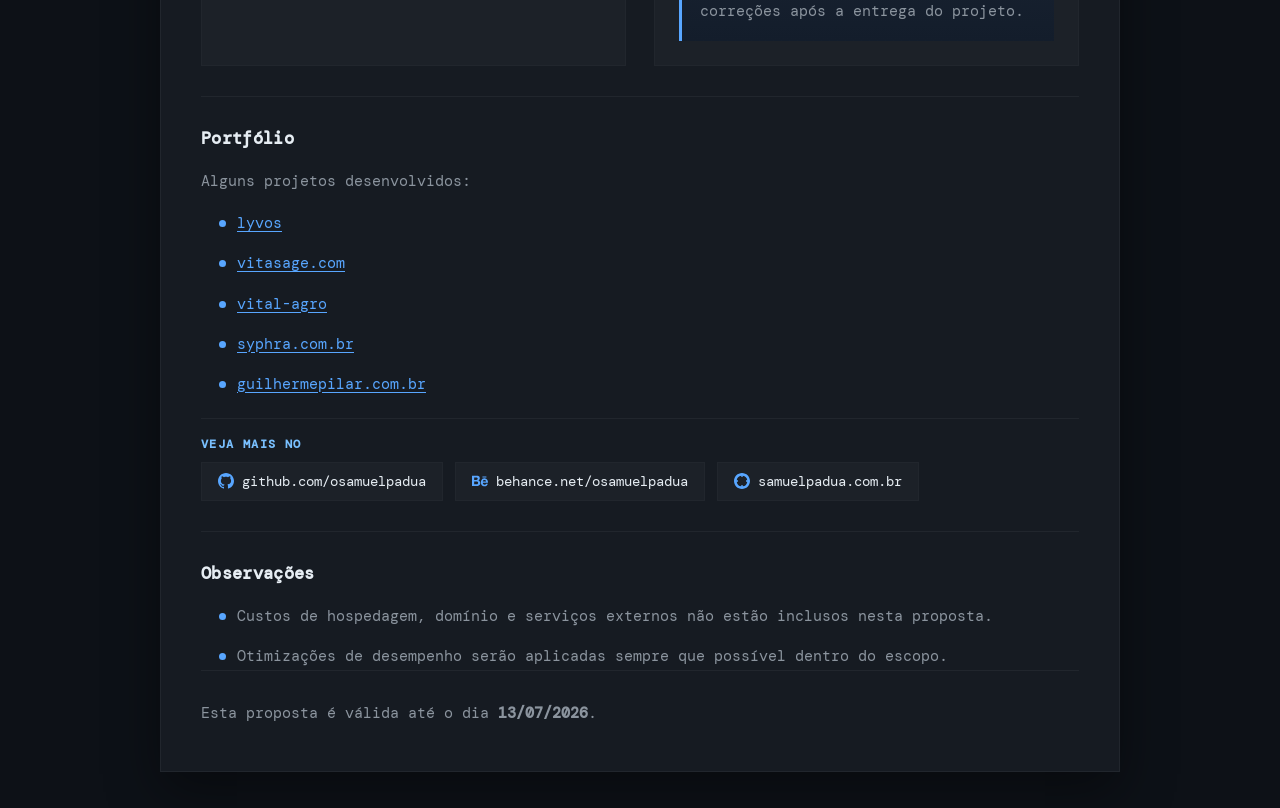
==== commit e7e61f99: "Add personal website link to portfolio section of proposal 376 Co-Authored-By: Claude Sonnet 4.6 <no" ====
--- a/376/index.html
+++ b/376/index.html
@@ -8,6 +8,7 @@
   <link rel="preconnect" href="https://fonts.gstatic.com" crossorigin>
   <link href="https://fonts.googleapis.com/css2?family=DM+Mono:wght@300;400;500&display=swap" rel="stylesheet">
   <link rel="stylesheet" href="styles.css">
+  <link rel="icon" href="favicon.svg" type="image/svg+xml">
 </head>
 <body>
   <div class="page">
@@ -139,6 +140,10 @@
             <svg xmlns="http://www.w3.org/2000/svg" viewBox="0 0 24 24" fill="currentColor" aria-hidden="true"><path d="M16.969 16.927a2.561 2.561 0 0 0 1.901.677 2.501 2.501 0 0 0 1.531-.475c.362-.235.636-.584.779-.99h2.585a5.091 5.091 0 0 1-1.9 2.896 5.292 5.292 0 0 1-3.091.88 5.839 5.839 0 0 1-2.284-.433 4.871 4.871 0 0 1-1.723-1.211 5.657 5.657 0 0 1-1.08-1.874 7.057 7.057 0 0 1-.383-2.393c-.005-.8.129-1.595.396-2.349a5.313 5.313 0 0 1 5.088-3.604 4.87 4.87 0 0 1 2.376.563c.661.362 1.231.87 1.668 1.485a6.2 6.2 0 0 1 .943 2.133c.194.821.263 1.666.205 2.508h-7.699c-.063.79.184 1.574.688 2.187ZM6.947 4.084a8.065 8.065 0 0 1 1.928.198 4.29 4.29 0 0 1 1.49.638c.418.303.748.711.958 1.182.241.579.357 1.203.341 1.83a3.506 3.506 0 0 1-.506 1.961 3.726 3.726 0 0 1-1.503 1.287 3.588 3.588 0 0 1 2.027 1.437c.464.747.697 1.615.67 2.494a4.593 4.593 0 0 1-.423 2.032 3.945 3.945 0 0 1-1.163 1.413 5.114 5.114 0 0 1-1.683.807 7.135 7.135 0 0 1-1.928.259H0V4.084h6.947Zm-.235 12.9c.308.004.616-.029.916-.099a2.18 2.18 0 0 0 .766-.332c.228-.158.411-.371.534-.619.142-.317.208-.663.191-1.009a2.08 2.08 0 0 0-.642-1.715 2.618 2.618 0 0 0-1.696-.505h-3.54v4.279h3.471Zm13.635-5.967a2.13 2.13 0 0 0-1.654-.619 2.336 2.336 0 0 0-1.163.259 2.474 2.474 0 0 0-.738.62 2.359 2.359 0 0 0-.396.792c-.074.239-.12.485-.137.734h4.769a3.239 3.239 0 0 0-.679-1.785l-.002-.001Zm-13.813-.648a2.254 2.254 0 0 0 1.423-.433c.399-.355.607-.88.56-1.413a1.916 1.916 0 0 0-.178-.891 1.298 1.298 0 0 0-.495-.533 1.851 1.851 0 0 0-.711-.274 3.966 3.966 0 0 0-.835-.073H3.241v3.631h3.293v-.014ZM21.62 5.122h-5.976v1.527h5.976V5.122Z"/></svg>
             behance.net/osamuelpadua
           </a>
+          <a href="https://samuelpadua.com.br/" target="_blank">
+            <svg xmlns="http://www.w3.org/2000/svg" viewBox="0 0 24 24" fill="currentColor" aria-hidden="true"><path d="M12 0C5.373 0 0 5.373 0 12s5.373 12 12 12 12-5.373 12-12S18.627 0 12 0zm-1 4.062V6h2V4.062A8.01 8.01 0 0 1 19.938 11H18v2h1.938A8.01 8.01 0 0 1 13 19.938V18h-2v1.938A8.01 8.01 0 0 1 4.062 13H6v-2H4.062A8.01 8.01 0 0 1 11 4.062z"/></svg>
+            samuelpadua.com.br
+          </a>
         </div>
       </section>
 
--- a/376/styles.css
+++ b/376/styles.css
@@ -367,22 +367,33 @@
 
   .topbar {
     grid-template-columns: 1fr;
-    gap: 16px;
-    padding: 24px;
+    gap: 0;
+    padding: 0;
+    text-align: center;
+  }
+
+  .topbar-brand {
+    display: flex;
+    justify-content: center;
+    padding: 24px 24px 18px;
+    border-bottom: 1px solid var(--line);
   }
 
   .logo {
-    width: 148px;
+    width: 160px;
   }
 
   .topbar-contact {
+    padding: 14px 24px;
     font-size: 0.84rem;
     justify-items: center;
     text-align: center;
+    border-bottom: 1px solid var(--line);
   }
 
   .topbar-proposal {
-    text-align: left;
+    padding: 14px 24px;
+    text-align: center;
   }
 
   .content {
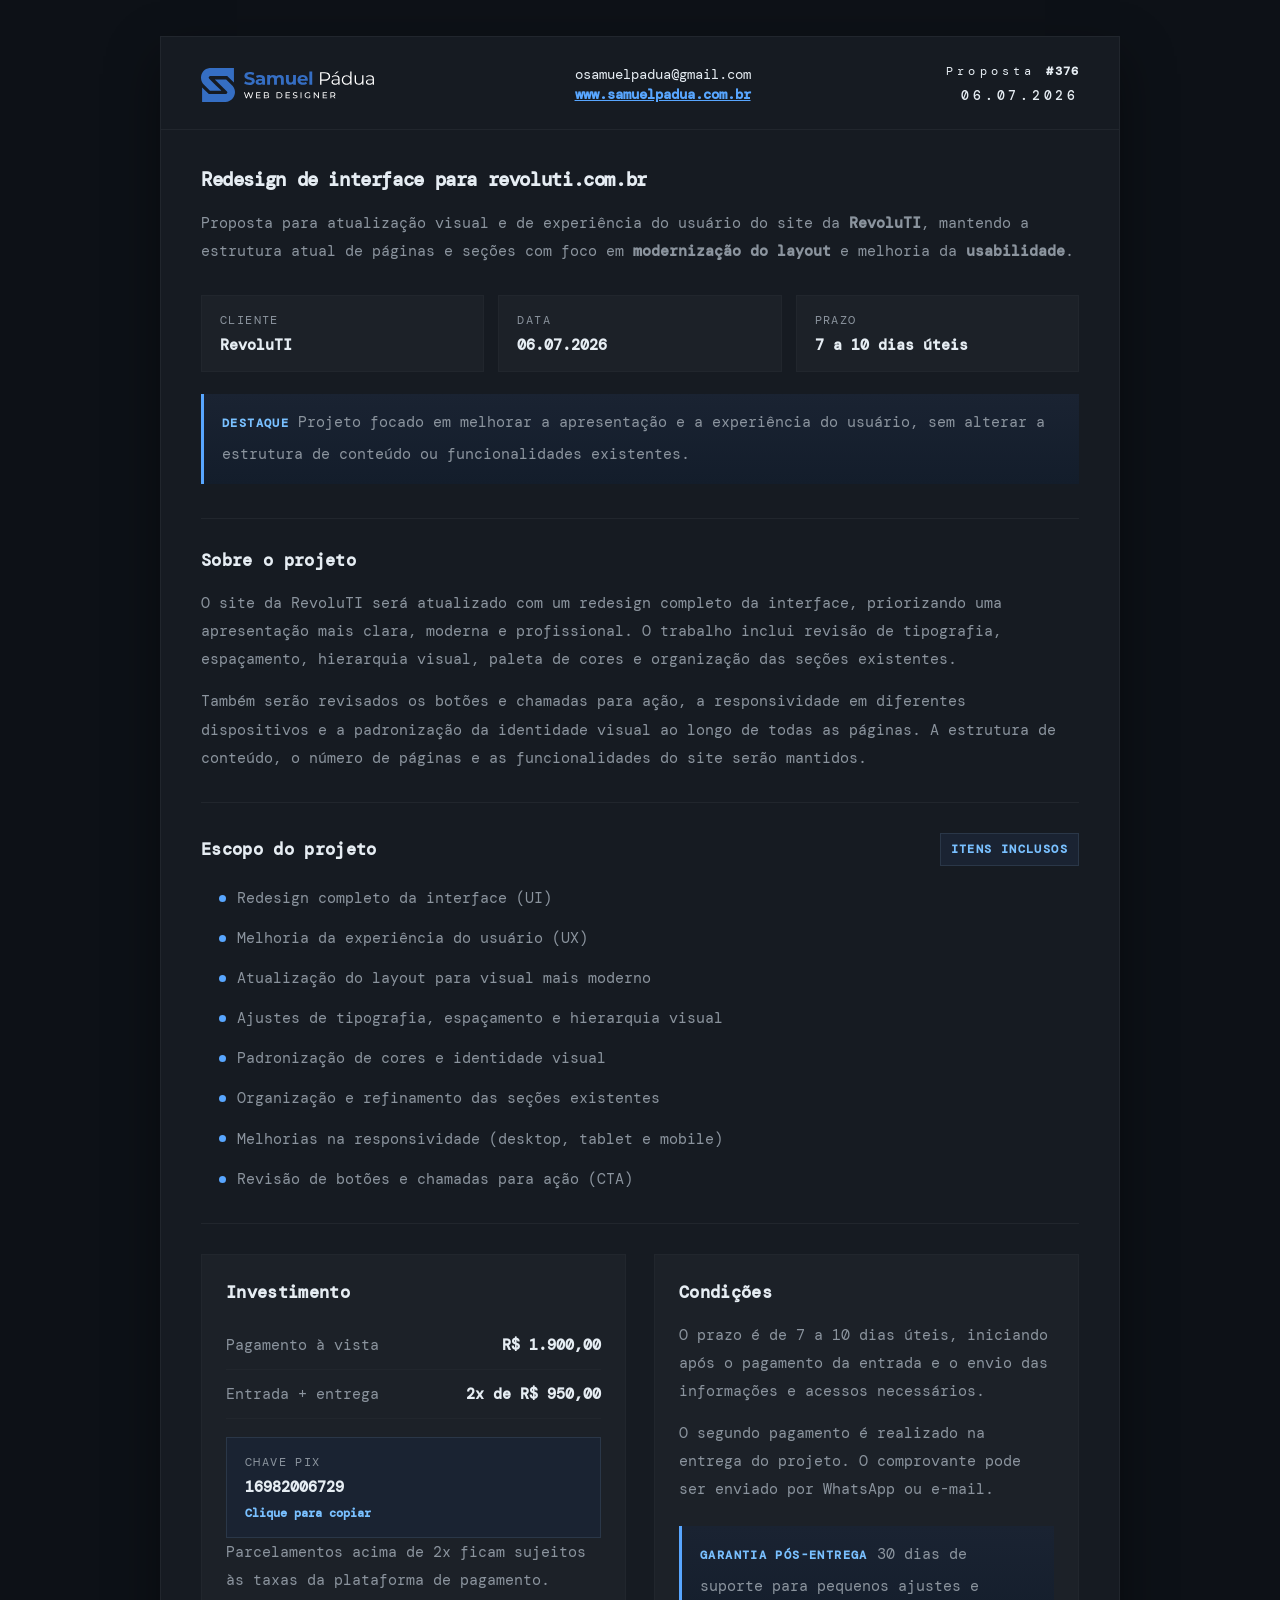
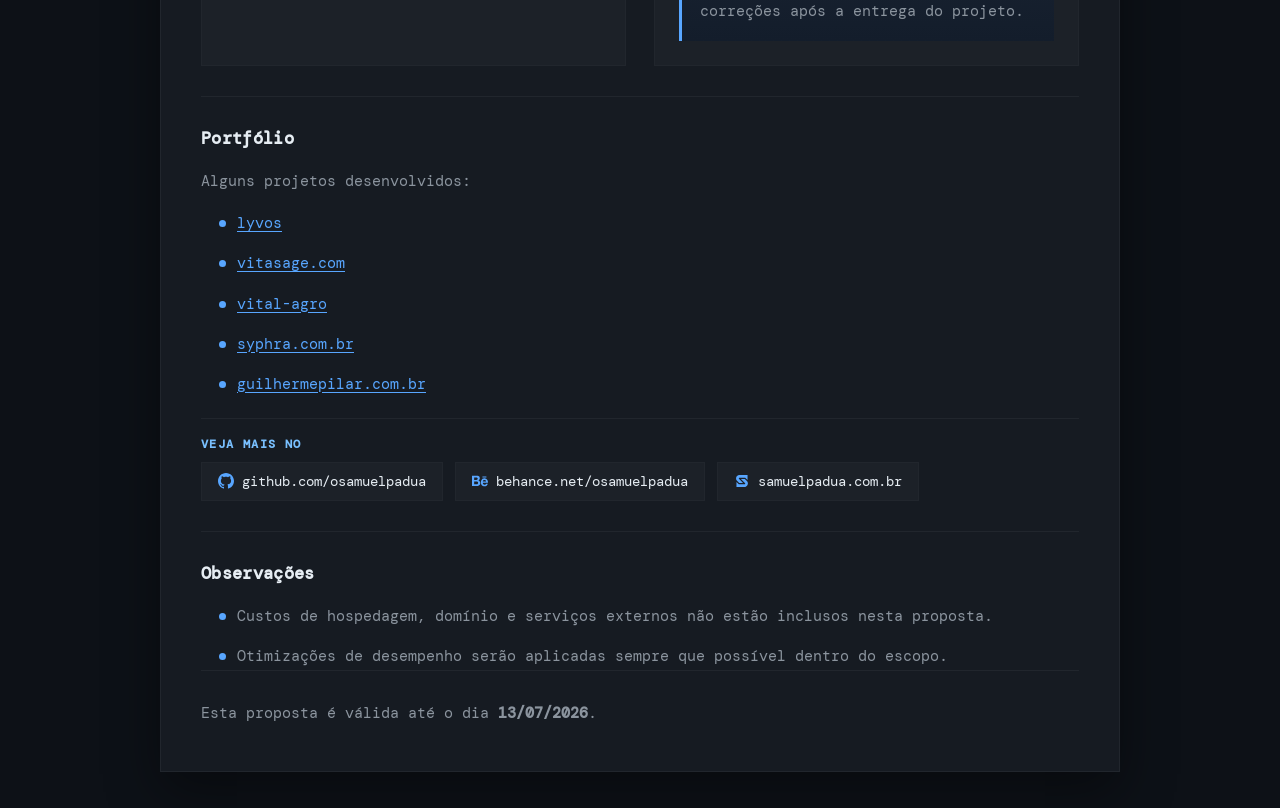
==== commit 43a40833: "Use favicon icon for personal website button in proposal 376 Co-Authored-By: Claude Sonnet 4.6 <nore" ====
--- a/376/index.html
+++ b/376/index.html
@@ -141,7 +141,7 @@
             behance.net/osamuelpadua
           </a>
           <a href="https://samuelpadua.com.br/" target="_blank">
-            <svg xmlns="http://www.w3.org/2000/svg" viewBox="0 0 24 24" fill="currentColor" aria-hidden="true"><path d="M12 0C5.373 0 0 5.373 0 12s5.373 12 12 12 12-5.373 12-12S18.627 0 12 0zm-1 4.062V6h2V4.062A8.01 8.01 0 0 1 19.938 11H18v2h1.938A8.01 8.01 0 0 1 13 19.938V18h-2v1.938A8.01 8.01 0 0 1 4.062 13H6v-2H4.062A8.01 8.01 0 0 1 11 4.062z"/></svg>
+            <svg xmlns="http://www.w3.org/2000/svg" viewBox="0 0 69 69" fill="currentColor" aria-hidden="true"><path d="M56.6245 35.9651C63.0467 43.6387 59.9063 55.9157 50.5768 59.5392C49.7342 59.8659 47.6566 60.5095 46.8195 60.5095H10.5981V38.4023L20.7424 48.3549L46.4083 48.281C48.3295 48.1265 49.086 45.9466 47.9991 44.452L29.6468 26.0271H46.679L56.6245 35.9651ZM55.7115 8.5027C56.5332 8.47906 57.9542 8.50274 58.4287 8.50267L58.4287 30.6151L48.3208 20.7717L23.039 20.7384C21.2747 20.8122 20.0661 22.2056 20.682 23.9408C20.8963 24.5457 22.5509 26.1989 23.1098 26.7954C28.2321 32.2624 33.8675 37.2818 39.0343 42.7113L39.2415 43.1298H22.4873L11.9921 32.6296C5.31254 23.5183 10.3322 9.84919 21.9324 8.65054C33.1878 8.56572 44.8118 8.5027 55.7115 8.5027Z"/></svg>
             samuelpadua.com.br
           </a>
         </div>
